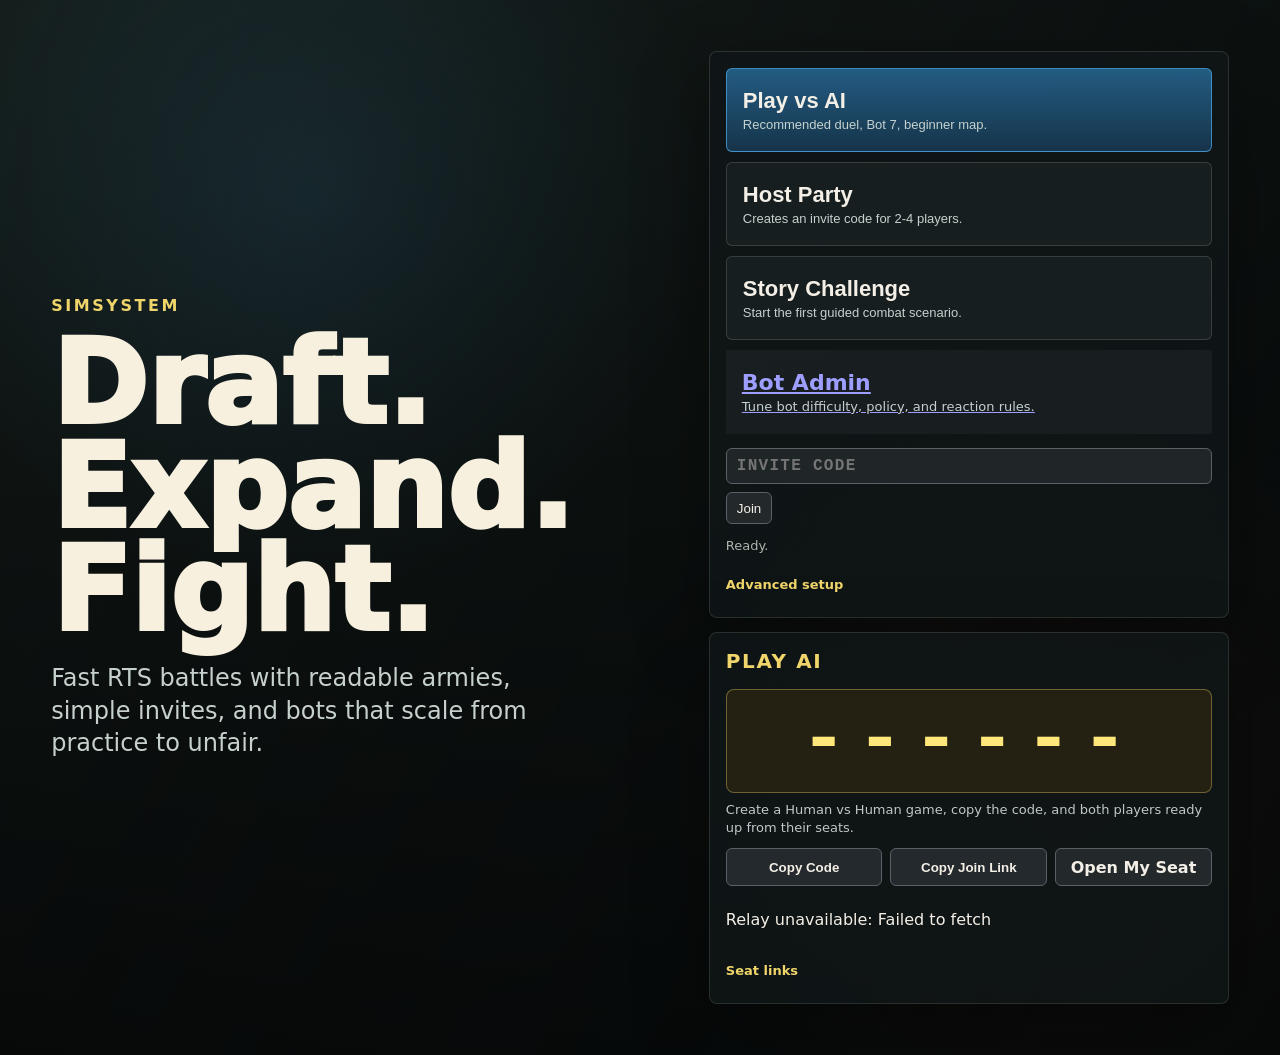
==== lobby.html @ 4fda6ede "Publish simsystem web game" ====
<!doctype html>
<html lang="en">
  <head>
    <meta charset="utf-8">
    <meta name="viewport" content="width=device-width, initial-scale=1">
    <title>Simsystem</title>
    <link rel="stylesheet" href="styles.css?v=splash-1">
  </head>
  <body>
    <main class="lobby-app">
      <section class="lobby-shell">
        <section class="splash-hero">
          <div class="splash-copy">
            <div class="brand">Simsystem</div>
            <h1>Draft. Expand. Fight.</h1>
            <p>Fast RTS battles with readable armies, simple invites, and bots that scale from practice to unfair.</p>
          </div>
          <div class="splash-menu">
            <form id="newGameForm" class="lobby-card start-card">
              <div class="quick-actions" aria-label="Start options">
                <button id="quickAi" class="splash-action primary" type="button">
                  <strong>Play vs AI</strong>
                  <span>Recommended duel, Bot 7, beginner map.</span>
                </button>
                <button id="quickParty" class="splash-action" type="button">
                  <strong>Host Party</strong>
                  <span>Creates an invite code for 2-4 players.</span>
                </button>
                <button id="quickStory" class="splash-action" type="button">
                  <strong>Story Challenge</strong>
                  <span>Start the first guided combat scenario.</span>
                </button>
                <a class="splash-action" href="/admin.html">
                  <strong>Bot Admin</strong>
                  <span>Tune bot difficulty, policy, and reaction rules.</span>
                </a>
              </div>
              <div class="join-strip prominent-join">
                <input id="joinCode" type="text" inputmode="text" autocomplete="off" placeholder="INVITE CODE">
                <button id="quickJoin" type="button">Join</button>
              </div>
              <div id="createStatus" class="lobby-status">Ready.</div>
              <div class="hidden-config">
                <select id="mode">
                  <option value="bot">Human vs Bot</option>
                  <option value="human">Party / LAN</option>
                </select>
                <select id="challenge">
                  <option value="standard" selected>Standard RTS</option>
                  <option value="workers">Story 1: Economy Drill</option>
                  <option value="rush">Story 2: Rush Defense</option>
                  <option value="fortress">Story 3: Break Fortress</option>
                </select>
              </div>
            <details class="advanced-settings">
              <summary>Advanced setup</summary>
              <label id="playerCountField">
                Party Size
                <select id="playerCount">
                  <option value="2" selected>2 players</option>
                  <option value="3">3 players</option>
                  <option value="4">4 players</option>
                </select>
              </label>
              <label>
                Map
                <select id="scenario"></select>
              </label>
              <label>
                Bot Difficulty
                <select id="botDifficulty">
                  <option value="1">Bot 1</option>
                  <option value="2">Bot 2</option>
                  <option value="3">Bot 3</option>
                  <option value="4">Bot 4</option>
                  <option value="5">Bot 5</option>
                  <option value="6">Bot 6</option>
                  <option value="7" selected>Bot 7</option>
                  <option value="8">Bot 8</option>
                  <option value="9">Bot 9</option>
                  <option value="10">Bot 10</option>
                </select>
              </label>
              <div id="mapCards" class="map-cards" aria-label="Map choices"></div>
              <label>
                Tick Rate
                <select id="tickRate">
                  <option value="30" selected>30 fps</option>
                  <option value="45">45 fps</option>
                  <option value="60">60 fps</option>
                </select>
              </label>
              <label>
                Input Delay
                <select id="inputDelay">
                  <option value="4">4 ticks</option>
                  <option value="8" selected>8 ticks</option>
                  <option value="12">12 ticks</option>
                </select>
              </label>
              <label>
                Seed
                <input id="seed" type="number" min="1" value="20260510">
              </label>
            </details>
            <button id="createGame" class="hidden" type="submit">Start</button>
            <button id="randomSeed" class="hidden" type="button">Random Seed</button>
          </form>

          <section class="lobby-card current-match">
            <h1 id="matchHeading">Play AI</h1>
            <div id="inviteCodeBox" class="invite-code-box">------</div>
            <div id="onlineHint" class="online-hint">Create a Human vs Human game, copy the code, and both players ready up from their seats.</div>
            <div class="invite-actions">
              <button id="copyCode" type="button">Copy Code</button>
              <button id="copyJoin" type="button">Copy Join Link</button>
              <a id="openSeat" class="seat-button primary-seat" href="#">Open My Seat</a>
            </div>
            <form id="joinForm" class="join-code-form">
              <button type="submit" class="hidden">Join</button>
            </form>
            <div id="matchSummary" class="match-summary">Loading relay...</div>
            <div id="seatStatus" class="seat-status"></div>
            <details class="seat-details">
              <summary>Seat links</summary>
              <div id="seatLinks" class="seat-links"></div>
              <div class="lobby-actions utility-actions">
                <button id="copyLobby" type="button">Copy Lobby Link</button>
                <button id="copyP2" type="button">Copy P2 Link</button>
                <button id="copyAll" type="button">Copy All Links</button>
              </div>
            </details>
          </section>
          </div>
        </section>
      </section>
    </main>
    <script src="lobby.js?v=api-fallback-1"></script>
  </body>
</html>
---- styles.css ----
:root {
  color-scheme: dark;
  font-family: Inter, ui-sans-serif, system-ui, -apple-system, BlinkMacSystemFont, "Segoe UI", sans-serif;
  background: #111314;
  color: #f3efe6;
}

.rogue-app {
  min-height: 100vh;
  overflow: auto;
  padding: clamp(16px, 3vw, 34px);
  background:
    linear-gradient(90deg, rgba(240, 214, 106, 0.035) 1px, transparent 1px),
    linear-gradient(0deg, rgba(240, 214, 106, 0.028) 1px, transparent 1px),
    linear-gradient(180deg, #18201d, #090b0b 68%);
  background-size: 56px 56px, 56px 56px, auto;
}

.rogue-shell {
  width: min(1180px, 100%);
  min-height: calc(100vh - clamp(32px, 6vw, 68px));
  margin: 0 auto;
  display: grid;
  grid-template-rows: auto minmax(420px, 1fr) auto auto;
  gap: 14px;
}

.rogue-header {
  min-height: 48px;
  display: flex;
  align-items: center;
  justify-content: space-between;
  gap: 16px;
}

.rogue-header h1 {
  margin: 1px 0 0;
  color: #f7f0de;
  font-size: clamp(28px, 4.4vw, 56px);
  line-height: 1;
}

.story-header .brand {
  color: #f0d66a;
  font-weight: 900;
  letter-spacing: 0.08em;
  text-transform: uppercase;
}

.story-stage {
  position: relative;
  min-height: 480px;
  display: grid;
  grid-template-columns: minmax(360px, 1fr) minmax(380px, 500px);
  gap: clamp(20px, 4vw, 54px);
  align-items: center;
  padding: clamp(18px, 4vw, 46px);
  border: 1px solid rgba(218, 226, 211, 0.12);
  border-radius: 8px;
  background:
    linear-gradient(115deg, rgba(8, 11, 12, 0.25), rgba(8, 11, 12, 0.82)),
    linear-gradient(180deg, rgba(36, 47, 45, 0.76), rgba(13, 17, 18, 0.92));
  box-shadow: 0 30px 92px rgba(0, 0, 0, 0.42);
}

.story-map-art {
  position: relative;
  min-height: 390px;
  border: 1px solid rgba(218, 226, 211, 0.08);
  border-radius: 8px;
  overflow: hidden;
  background:
    linear-gradient(135deg, rgba(240, 214, 106, 0.07) 0 1px, transparent 1px 36px),
    linear-gradient(45deg, rgba(113, 196, 240, 0.06) 0 1px, transparent 1px 36px),
    linear-gradient(180deg, rgba(27, 38, 39, 0.82), rgba(10, 13, 14, 0.88));
}

.story-lane {
  position: absolute;
  left: 11%;
  right: 10%;
  top: 50%;
  height: 24px;
  transform: skewY(-18deg) rotate(-9deg);
  border: 1px solid rgba(240, 214, 106, 0.30);
  background: rgba(240, 214, 106, 0.10);
  box-shadow: 0 0 42px rgba(240, 214, 106, 0.08);
}

.story-base,
.story-unit {
  position: absolute;
  transform: rotate(45deg) skew(-10deg, -10deg);
  box-shadow: 0 18px 32px rgba(0, 0, 0, 0.42);
}

.story-base {
  width: 78px;
  height: 78px;
  bottom: 17%;
  border: 2px solid rgba(247, 240, 222, 0.18);
  border-radius: 7px;
}

.story-base.red {
  left: 15%;
  background: linear-gradient(180deg, #df5b56, #6d2424);
}

.story-base.blue {
  right: 13%;
  top: 18%;
  background: linear-gradient(180deg, #4ea7e8, #1b4468);
}

.story-unit {
  width: 30px;
  height: 30px;
  border-radius: 6px;
  border: 2px solid rgba(247, 240, 222, 0.16);
  background: #e6c653;
}

.story-unit.wing-a {
  left: 34%;
  top: 44%;
}

.story-unit.wing-b {
  left: 42%;
  top: 55%;
  background: #d85b55;
}

.story-unit.wing-c {
  right: 30%;
  top: 34%;
  background: #58a6d8;
}

.story-brief {
  display: grid;
  align-content: center;
  gap: 18px;
  min-height: 390px;
}

.mission-kicker {
  width: fit-content;
  padding: 5px 8px;
  border: 1px solid rgba(240, 214, 106, 0.34);
  border-radius: 5px;
  color: #f0d66a;
  background: rgba(0, 0, 0, 0.18);
  font-size: 12px;
  font-weight: 900;
  text-transform: uppercase;
}

.story-brief h2 {
  margin: 0;
  color: #f7f0de;
  font-size: clamp(46px, 6.2vw, 82px);
  line-height: 0.92;
  letter-spacing: 0;
}

.story-brief p {
  max-width: 560px;
  margin: 0;
  color: #d1d8d1;
  font-size: clamp(18px, 2.1vw, 23px);
  line-height: 1.38;
}

.mission-intel,
.run-statline,
.reward-strip,
.story-log,
.story-footer,
.draft-heading {
  display: flex;
  flex-wrap: wrap;
  gap: 8px;
}

.mission-intel span,
.run-statline span,
.reward-strip span,
.story-log span {
  min-height: 30px;
  display: inline-grid;
  place-items: center;
  padding: 0 9px;
  border: 1px solid rgba(218, 226, 211, 0.13);
  border-radius: 6px;
  color: #dce4dc;
  background: rgba(12, 16, 18, 0.62);
  font-size: 12px;
  font-weight: 850;
}

.story-actions {
  display: grid;
  grid-template-columns: minmax(190px, 1fr) minmax(170px, 0.72fr);
  gap: 8px;
  max-width: 560px;
}

.choice-card {
  min-height: 74px;
  display: grid;
  align-content: center;
  justify-items: start;
  gap: 5px;
  border: 1px solid rgba(218, 226, 211, 0.14);
  border-radius: 8px;
  padding: 12px 14px;
  background: rgba(25, 32, 34, 0.88);
  color: #f3efe6;
  text-align: left;
}

.choice-card.primary {
  border-color: rgba(73, 165, 214, 0.78);
  background: linear-gradient(180deg, rgba(42, 112, 154, 0.90), rgba(21, 54, 78, 0.92));
}

.choice-card strong {
  color: #f7f0de;
  font-size: 19px;
}

.choice-card span {
  color: #c8d0c8;
  font-size: 13px;
}

.choice-card em {
  color: #f0d66a;
  font-size: 12px;
  font-style: normal;
  font-weight: 900;
}

.story-footer {
  align-items: stretch;
}

.route-line,
.run-summary,
.draft-sheet {
  border: 1px solid rgba(218, 226, 211, 0.12);
  border-radius: 8px;
  background: rgba(13, 17, 18, 0.78);
  box-shadow: 0 18px 48px rgba(0, 0, 0, 0.28);
}

.route-line {
  flex: 1 1 520px;
  min-height: 88px;
  display: grid;
  grid-template-columns: repeat(15, minmax(0, 1fr));
  gap: 5px;
  align-items: center;
  padding: 12px;
}

.route-node {
  width: 100%;
  min-width: 0;
  height: 44px;
  display: grid;
  place-items: center;
  padding: 0;
  border: 1px solid rgba(218, 226, 211, 0.12);
  border-color: rgba(218, 226, 211, 0.12);
  border-radius: 6px;
  background: rgba(32, 38, 40, 0.78);
  color: #aeb5ad;
  font-size: 12px;
  font-weight: 950;
  text-align: center;
}

.route-node.done {
  color: #102014;
  background: #78ce7e;
}

.route-node.current {
  color: #14120d;
  background: #f0d66a;
}

.route-node.boss {
  border-color: rgba(223, 91, 86, 0.52);
  color: #f3b5ae;
}

.run-summary {
  flex: 0 1 420px;
  display: grid;
  align-content: center;
  gap: 8px;
  padding: 12px;
}

.draft-sheet {
  position: fixed;
  left: 50%;
  bottom: 22px;
  z-index: 8;
  width: min(860px, calc(100vw - 32px));
  transform: translateX(-50%);
  display: grid;
  gap: 10px;
  padding: 12px;
}

.draft-heading {
  align-items: center;
  justify-content: space-between;
}

.draft-heading strong {
  color: #f0d66a;
  font-size: 15px;
}

.draft-grid {
  display: grid;
  grid-template-columns: repeat(3, minmax(0, 1fr));
  gap: 8px;
}

.draft-card {
  min-height: 128px;
  display: grid;
  align-content: start;
  justify-items: start;
  gap: 7px;
  padding: 13px;
  border: 1px solid rgba(218, 226, 211, 0.14);
  border-radius: 8px;
  color: #f3efe6;
  background: rgba(25, 32, 34, 0.94);
  text-align: left;
}

.draft-card strong {
  font-size: 17px;
}

.draft-card span {
  color: #c8d0c8;
  font-size: 13px;
  line-height: 1.35;
  white-space: normal;
}

.draft-card em {
  color: #f0d66a;
  font-size: 12px;
  font-style: normal;
  font-weight: 900;
}

@media (max-width: 900px) {
  .rogue-shell {
    grid-template-rows: auto auto auto auto;
  }

  .story-stage,
  .story-actions,
  .draft-grid {
    grid-template-columns: 1fr;
  }

  .story-stage {
    padding: 14px;
  }

  .story-map-art {
    min-height: 220px;
  }

  .story-brief {
    min-height: auto;
  }

  .route-line {
    grid-template-columns: repeat(5, minmax(0, 1fr));
  }

  .run-summary {
    flex-basis: 100%;
  }
}

* {
  box-sizing: border-box;
}

body {
  margin: 0;
  overflow: hidden;
  background: #0f1213;
}

.home-app {
  min-height: 100vh;
  overflow: auto;
  padding: clamp(16px, 3vw, 42px);
  color: #f3efe6;
  background:
    linear-gradient(180deg, rgba(20, 28, 26, 0.96), rgba(7, 9, 10, 1)),
    #0f1213;
}

.home-shell {
  width: min(1160px, 100%);
  min-height: calc(100vh - clamp(32px, 6vw, 84px));
  margin: 0 auto;
  display: grid;
  align-content: center;
  gap: 22px;
}

.home-header {
  display: flex;
  align-items: end;
  justify-content: space-between;
  gap: 18px;
}

.home-header h1 {
  margin: 4px 0 0;
  color: #f7f0de;
  font-size: clamp(48px, 8vw, 96px);
  line-height: 0.92;
  letter-spacing: 0;
}

.home-brand {
  color: #f0d66a;
  font-weight: 900;
  text-transform: uppercase;
}

.home-utility,
.home-shortcuts {
  display: flex;
  flex-wrap: wrap;
  gap: 8px;
  justify-content: flex-end;
}

.home-utility a,
.home-shortcuts a,
.join-code-home button {
  min-height: 34px;
  display: inline-grid;
  place-items: center;
  padding: 0 12px;
  border: 1px solid rgba(218, 226, 211, 0.18);
  border-radius: 6px;
  color: #f3efe6;
  background: rgba(30, 36, 38, 0.82);
  text-decoration: none;
}

.home-modes {
  display: grid;
  grid-template-columns: repeat(4, minmax(0, 1fr));
  gap: 12px;
}

.home-card {
  min-height: 174px;
  display: grid;
  align-content: end;
  gap: 8px;
  padding: 18px;
  border: 1px solid rgba(218, 226, 211, 0.14);
  border-radius: 8px;
  color: #f3efe6;
  background:
    linear-gradient(180deg, rgba(34, 43, 43, 0.82), rgba(16, 20, 22, 0.94));
  text-decoration: none;
  box-shadow: 0 18px 48px rgba(0, 0, 0, 0.28);
}

.home-card.primary {
  border-color: rgba(76, 166, 228, 0.76);
  background:
    linear-gradient(180deg, rgba(38, 104, 148, 0.86), rgba(18, 44, 64, 0.96));
}

.home-card.boss {
  border-color: rgba(240, 91, 79, 0.76);
  background:
    linear-gradient(180deg, rgba(120, 43, 40, 0.92), rgba(36, 23, 22, 0.96));
}

.home-card strong {
  font-size: clamp(22px, 2.8vw, 34px);
  line-height: 1;
}

.home-card em {
  min-height: 38px;
  color: #c6d0cc;
  font-size: 14px;
  font-style: normal;
  line-height: 1.35;
}

.mode-label {
  width: fit-content;
  padding: 4px 7px;
  border: 1px solid rgba(240, 214, 106, 0.34);
  border-radius: 5px;
  color: #f0d66a;
  background: rgba(0, 0, 0, 0.18);
  font-size: 12px;
  font-weight: 900;
  text-transform: uppercase;
}

.home-join {
  display: grid;
  grid-template-columns: minmax(300px, 420px) 1fr;
  gap: 12px;
  align-items: center;
  padding-top: 2px;
}

.join-code-home {
  min-height: 58px;
  display: grid;
  grid-template-columns: auto minmax(110px, 1fr) auto;
  gap: 8px;
  align-items: center;
  padding: 10px;
  border: 1px solid rgba(218, 226, 211, 0.14);
  border-radius: 8px;
  background: rgba(12, 16, 18, 0.78);
}

.join-code-home label {
  color: #c6d0cc;
  font-size: 13px;
  font-weight: 850;
  white-space: nowrap;
}

.join-code-home input {
  width: 100%;
  height: 34px;
  border: 1px solid rgba(218, 226, 211, 0.18);
  border-radius: 6px;
  padding: 0 10px;
  color: #f7f0de;
  background: rgba(5, 8, 9, 0.86);
  font-weight: 900;
  text-transform: uppercase;
}

.join-code-home button {
  font: inherit;
  font-weight: 850;
  cursor: pointer;
}

.lobby-app {
  min-height: 100vh;
  overflow: auto;
  padding: clamp(18px, 4vw, 56px);
  background:
    linear-gradient(115deg, rgba(6, 9, 9, 0.18), rgba(6, 9, 9, 0.82)),
    radial-gradient(circle at 24% 18%, rgba(72, 154, 205, 0.20), transparent 31%),
    radial-gradient(circle at 84% 76%, rgba(213, 72, 66, 0.16), transparent 30%),
    linear-gradient(180deg, #17201d, #080a0a);
}

.admin-app {
  min-height: 100vh;
  overflow: auto;
  padding: clamp(18px, 4vw, 48px);
  background:
    radial-gradient(circle at 18% 18%, rgba(68, 155, 210, 0.18), transparent 32%),
    radial-gradient(circle at 84% 70%, rgba(224, 82, 72, 0.13), transparent 34%),
    linear-gradient(180deg, #151d1a, #080a09);
}

.admin-shell {
  width: min(1320px, 100%);
  margin: 0 auto;
  display: grid;
  gap: 18px;
}

.admin-header,
.header-actions {
  display: flex;
  align-items: center;
  justify-content: space-between;
  gap: 14px;
}

.admin-header h1 {
  margin: 0;
  color: #f7f0de;
  font-size: clamp(44px, 6vw, 86px);
  line-height: 0.95;
  letter-spacing: 0;
}

.admin-grid {
  display: grid;
  grid-template-columns: minmax(340px, 420px) 1fr;
  gap: 16px;
}

.admin-card {
  display: grid;
  align-content: start;
  gap: 14px;
  padding: 18px;
  border: 1px solid rgba(218, 226, 211, 0.14);
  border-radius: 8px;
  background: rgba(17, 22, 24, 0.84);
  box-shadow: 0 24px 72px rgba(0, 0, 0, 0.34);
}

.admin-card h2 {
  margin: 0;
  color: #f0d66a;
  font-size: 20px;
}

.admin-controls label,
.admin-rule-row {
  display: grid;
  gap: 6px;
  color: #c6d0cc;
  font-size: 13px;
  font-weight: 850;
}

.admin-controls select,
.admin-controls input,
.admin-rule-row select,
.admin-rule-row input {
  width: 100%;
}

.admin-controls output {
  color: #f0d66a;
  font-size: 18px;
  font-weight: 950;
}

.admin-actions {
  display: grid;
  grid-template-columns: repeat(3, minmax(0, 1fr));
  gap: 8px;
}

.rules-list {
  display: grid;
  gap: 10px;
}

.admin-rule-row {
  grid-template-columns: 1fr 1fr minmax(120px, 0.5fr) auto;
  align-items: end;
  padding: 10px;
  border: 1px solid rgba(218, 226, 211, 0.10);
  border-radius: 8px;
  background: rgba(8, 12, 13, 0.46);
}

.counter-preferences {
  display: grid;
  grid-template-columns: repeat(2, minmax(0, 1fr));
  gap: 8px;
  margin: 0;
  padding: 10px;
  border: 1px solid rgba(218, 226, 211, 0.10);
  border-radius: 8px;
  background: rgba(8, 12, 13, 0.34);
}

.counter-preferences legend {
  padding: 0 5px;
  color: #f0d66a;
  font-size: 12px;
  font-weight: 900;
}

.counter-preferences label {
  grid-template-columns: auto 1fr;
  align-items: center;
  gap: 7px;
}

.counter-preferences input {
  width: 16px;
  height: 16px;
  accent-color: #f0d66a;
}

.admin-summary {
  grid-column: 2;
}

.admin-summary code {
  display: block;
  max-width: 100%;
  overflow-wrap: anywhere;
  padding: 10px;
  border-radius: 7px;
  color: #bde8ff;
  background: rgba(4, 7, 8, 0.74);
}

.lobby-shell {
  min-height: calc(100vh - clamp(36px, 8vw, 112px));
  width: min(1280px, 100%);
  margin: 0 auto;
  display: grid;
  align-items: center;
}

.lobby-header {
  display: none;
  align-items: center;
  justify-content: space-between;
  gap: 18px;
  margin-bottom: 22px;
}

.splash-hero {
  min-height: min(760px, calc(100vh - 72px));
  display: grid;
  grid-template-columns: minmax(320px, 1fr) minmax(420px, 520px);
  gap: clamp(24px, 5vw, 72px);
  align-items: center;
}

.splash-copy {
  display: grid;
  align-content: center;
  gap: 18px;
  min-height: 420px;
}

.splash-copy .brand {
  color: #f0d66a;
  font-size: 16px;
  font-weight: 900;
  letter-spacing: 0.16em;
  text-transform: uppercase;
}

.splash-copy h1 {
  max-width: 720px;
  margin: 0;
  color: #f7f0de;
  font-size: clamp(58px, 9vw, 118px);
  font-weight: 950;
  line-height: 0.9;
  letter-spacing: 0;
}

.splash-copy p {
  max-width: 520px;
  margin: 0;
  color: #c6d0cc;
  font-size: clamp(18px, 2vw, 24px);
  line-height: 1.35;
}

.splash-menu {
  display: grid;
  gap: 14px;
}

.lobby-header .brand {
  font-size: 24px;
}

.lobby-header p {
  margin: 5px 0 0;
  color: #aeb5ad;
}

.lobby-grid {
  display: contents;
}

.lobby-card {
  display: grid;
  gap: 13px;
  padding: 18px;
  border: 1px solid rgba(218, 226, 211, 0.14);
  border-radius: 8px;
  background: rgba(17, 22, 24, 0.82);
  box-shadow: 0 24px 72px rgba(0, 0, 0, 0.34);
}

.start-card {
  order: 1;
  gap: 14px;
  padding: 16px;
}

.current-match {
  order: 2;
  gap: 12px;
  padding: 16px;
}

.current-match h1 {
  font-size: 16px;
  color: #f0d66a;
  text-transform: uppercase;
  letter-spacing: 0.08em;
}

.quick-actions {
  display: grid;
  gap: 10px;
}

.splash-action {
  width: 100%;
  min-height: 84px;
  display: grid;
  align-content: center;
  justify-items: start;
  gap: 4px;
  padding: 14px 16px;
  border-color: rgba(218, 226, 211, 0.16);
  background: rgba(26, 32, 34, 0.88);
  text-align: left;
}

.splash-action.primary {
  border-color: rgba(76, 166, 228, 0.74);
  background: linear-gradient(180deg, rgba(38, 104, 148, 0.86), rgba(24, 57, 82, 0.88));
}

.splash-action strong {
  font-size: 22px;
  line-height: 1.1;
}

.splash-action span {
  color: #c5d1cf;
  font-size: 13px;
}

.prominent-join {
  display: grid;
  grid-template-columns: minmax(0, 1fr) 96px;
  gap: 8px;
}

.prominent-join input {
  width: 100%;
  height: 42px;
  border: 1px solid #596068;
  border-radius: 6px;
  padding: 0 12px;
  background: rgba(8, 11, 12, 0.72);
  color: #f3efe6;
  font-family: ui-monospace, "SFMono-Regular", Menlo, Consolas, monospace;
  font-size: 16px;
  font-weight: 900;
  letter-spacing: 0.08em;
  text-transform: uppercase;
}

.hidden-config {
  display: none;
}

.lobby-card h1 {
  margin: 0 0 4px;
  font-size: 20px;
}

.lobby-card label {
  display: grid;
  gap: 6px;
  color: #c8d0c8;
  font-size: 13px;
}

.advanced-settings,
.seat-details {
  display: grid;
  gap: 11px;
}

.advanced-settings:not([open]) > :not(summary),
.seat-details:not([open]) > :not(summary) {
  display: none;
}

.advanced-settings summary,
.seat-details summary {
  min-height: 34px;
  display: flex;
  align-items: center;
  cursor: pointer;
  color: #f0d66a;
  font-size: 13px;
  font-weight: 800;
}

.advanced-settings[open],
.seat-details[open] {
  border-top: 1px solid rgba(218, 226, 211, 0.12);
  padding-top: 6px;
}

.lobby-card input,
.lobby-card select {
  width: 100%;
  height: 36px;
  border: 1px solid #596068;
  border-radius: 6px;
  padding: 0 10px;
  background: rgba(35, 40, 43, 0.86);
  color: #f3efe6;
}

.lobby-actions {
  display: flex;
  flex-wrap: wrap;
  gap: 8px;
}

.utility-actions {
  padding-top: 2px;
}

.utility-actions button {
  min-height: 32px;
  border: 1px solid #596068;
  border-radius: 6px;
  background: rgba(43, 48, 52, 0.72);
  color: #f3efe6;
  padding: 6px 10px;
  cursor: pointer;
}

.lobby-status,
.lobby-note,
.match-meta,
.match-capture {
  color: #aeb5ad;
  font-size: 13px;
}

.map-cards {
  display: grid;
  grid-template-columns: repeat(2, minmax(0, 1fr));
  gap: 8px;
}

.map-card {
  min-height: 82px;
  display: grid;
  align-content: start;
  gap: 4px;
  padding: 10px;
  border: 1px solid rgba(218, 226, 211, 0.12);
  border-radius: 7px;
  background: rgba(24, 30, 32, 0.82);
  color: #f3efe6;
  text-align: left;
  cursor: pointer;
}

.map-card strong {
  font-size: 13px;
}

.map-card span {
  color: #aeb5ad;
  font-size: 12px;
  line-height: 1.2;
}

.map-card em {
  color: #f0d66a;
  font-size: 10px;
  font-style: normal;
  font-weight: 900;
  letter-spacing: 0.06em;
  text-transform: uppercase;
}

.map-card.selected {
  border-color: rgba(240, 214, 106, 0.68);
  background: rgba(54, 48, 20, 0.76);
  box-shadow: 0 0 0 1px rgba(240, 214, 106, 0.16) inset;
}

.invite-code-box {
  display: grid;
  place-items: center;
  min-height: 104px;
  border: 1px solid rgba(240, 214, 106, 0.36);
  border-radius: 8px;
  background: rgba(43, 38, 18, 0.78);
  color: #ffe77c;
  font-family: ui-monospace, "SFMono-Regular", Menlo, Consolas, monospace;
  font-size: clamp(42px, 8vw, 78px);
  font-weight: 900;
  letter-spacing: 0.12em;
  text-align: center;
  cursor: pointer;
  user-select: all;
}

.online-hint {
  margin-top: -4px;
  color: #bfc8c9;
  font-size: 13px;
  line-height: 1.35;
}

.invite-actions {
  display: grid;
  grid-template-columns: repeat(3, minmax(0, 1fr));
  gap: 8px;
}

.invite-actions button,
.join-code-form button {
  min-height: 38px;
  border: 1px solid #596068;
  border-radius: 6px;
  background: rgba(43, 48, 52, 0.78);
  color: #f3efe6;
  cursor: pointer;
  font-weight: 800;
}

.primary-seat {
  display: grid;
  place-items: center;
  min-height: 38px;
  border-color: rgba(73, 165, 214, 0.78);
  background: rgba(34, 92, 128, 0.78);
  font-weight: 900;
  text-align: center;
}

.join-code-form label span {
  display: grid;
  grid-template-columns: minmax(0, 1fr) 96px;
  gap: 8px;
}

.join-code-form input {
  font-family: ui-monospace, "SFMono-Regular", Menlo, Consolas, monospace;
  font-size: 18px;
  font-weight: 900;
  letter-spacing: 0.08em;
  text-transform: uppercase;
}

.match-summary {
  display: grid;
  gap: 8px;
}

.seat-status {
  display: grid;
  grid-template-columns: repeat(auto-fit, minmax(140px, 1fr));
  gap: 8px;
}

.seat-state {
  display: grid;
  grid-template-columns: auto 1fr;
  gap: 2px 8px;
  align-items: center;
  padding: 9px 10px;
  border: 1px solid rgba(218, 226, 211, 0.12);
  border-radius: 7px;
  background: rgba(20, 25, 27, 0.72);
}

.seat-state strong {
  grid-row: span 2;
  color: #f3efe6;
}

.seat-state span {
  color: #dce7e5;
  font-size: 13px;
  font-weight: 800;
}

.seat-state em {
  color: #aeb5ad;
  font-size: 12px;
  font-style: normal;
}

.seat-state.ready {
  border-color: rgba(107, 211, 124, 0.55);
  background: rgba(28, 66, 41, 0.58);
}

.seat-state.connected {
  border-color: rgba(112, 175, 238, 0.50);
  background: rgba(24, 52, 78, 0.56);
}

.match-title {
  color: #f0d66a;
  font-weight: 800;
  font-size: 18px;
}

.match-players {
  display: flex;
  flex-wrap: wrap;
  gap: 8px;
}

.match-players span {
  border: 1px solid rgba(218, 226, 211, 0.14);
  border-radius: 6px;
  padding: 7px 9px;
  background: rgba(38, 44, 47, 0.66);
}

.join-strip {
  display: flex;
  flex-wrap: wrap;
  align-items: center;
  gap: 8px;
}

.p2-join {
  border-color: rgba(73, 165, 214, 0.75);
  background: rgba(34, 92, 128, 0.76);
}

.bot-note {
  color: #aeb5ad;
  font-size: 13px;
}

.seat-links {
  display: grid;
  gap: 10px;
}

.seat-card {
  display: grid;
  grid-template-columns: 44px minmax(90px, 1fr) auto auto auto;
  align-items: center;
  gap: 8px;
  padding: 10px;
  border: 1px solid rgba(218, 226, 211, 0.12);
  border-radius: 8px;
  background: rgba(24, 30, 32, 0.9);
}

.seat-card code {
  grid-column: 1 / -1;
  overflow: hidden;
  text-overflow: ellipsis;
  color: #93b8dc;
  font-size: 12px;
  white-space: nowrap;
}

.seat-button {
  border: 1px solid #596068;
  background: rgba(43, 48, 52, 0.72);
  color: #f3efe6;
  border-radius: 6px;
  min-height: 32px;
  padding: 6px 10px;
  text-decoration: none;
}

.admin-body {
  overflow: auto;
  background: #0f1213;
}

.admin-app {
  min-height: 100vh;
  padding: 22px;
  background:
    linear-gradient(180deg, rgba(18, 28, 26, 0.92), rgba(8, 10, 10, 0.98)),
    #0f1213;
}

.admin-shell {
  width: min(1360px, 100%);
  margin: 0 auto;
  display: grid;
  gap: 16px;
}

.admin-header {
  min-height: 58px;
  display: flex;
  align-items: center;
  justify-content: space-between;
  gap: 14px;
}

.admin-header h1 {
  margin: 4px 0 0;
  color: #f7f0de;
  font-size: clamp(26px, 4vw, 44px);
  line-height: 1;
}

.admin-nav,
.admin-actions {
  display: flex;
  flex-wrap: wrap;
  gap: 8px;
}

.admin-layout {
  display: grid;
  grid-template-columns: minmax(0, 1fr) minmax(320px, 420px);
  gap: 16px;
  align-items: start;
}

.admin-form,
.admin-preview {
  display: grid;
  gap: 12px;
}

.admin-section {
  display: grid;
  gap: 14px;
  padding: 15px;
  border: 1px solid rgba(218, 226, 211, 0.13);
  border-radius: 8px;
  background: rgba(17, 22, 24, 0.84);
  box-shadow: 0 18px 44px rgba(0, 0, 0, 0.28);
}

.admin-section-title {
  display: flex;
  align-items: baseline;
  justify-content: space-between;
  gap: 12px;
  border-bottom: 1px solid rgba(218, 226, 211, 0.10);
  padding-bottom: 10px;
}

.admin-section-title h2 {
  margin: 0;
  color: #f0d66a;
  font-size: 16px;
  letter-spacing: 0.02em;
}

.admin-section-title span,
.integration-gap p {
  margin: 0;
  color: #aeb5ad;
  font-size: 13px;
  line-height: 1.35;
}

.admin-grid {
  display: grid;
  gap: 12px;
}

.admin-grid.two {
  grid-template-columns: repeat(2, minmax(0, 1fr));
}

.admin-form label,
.admin-control {
  display: grid;
  gap: 7px;
  color: #c8d0c8;
  font-size: 13px;
  font-weight: 800;
}

.admin-form input,
.admin-form select {
  width: 100%;
  height: 38px;
  border: 1px solid #596068;
  border-radius: 6px;
  padding: 0 10px;
  background: rgba(35, 40, 43, 0.88);
  color: #f3efe6;
}

.admin-control label {
  display: flex;
  justify-content: space-between;
  gap: 10px;
}

.admin-control output {
  color: #f0d66a;
  font-variant-numeric: tabular-nums;
}

.admin-control input[type="range"] {
  padding: 0;
  accent-color: #f0d66a;
}

.counter-grid {
  display: grid;
  grid-template-columns: repeat(3, minmax(0, 1fr));
  gap: 8px;
}

.counter-grid label {
  min-height: 40px;
  display: flex;
  align-items: center;
  gap: 8px;
  padding: 8px 10px;
  border: 1px solid rgba(218, 226, 211, 0.12);
  border-radius: 7px;
  background: rgba(24, 30, 32, 0.78);
}

.counter-grid input {
  width: 16px;
  height: 16px;
  accent-color: #f0d66a;
}

.rules-list {
  display: grid;
  gap: 8px;
}

.rule-row,
.empty-rules {
  display: grid;
  grid-template-columns: minmax(0, 1fr) auto auto;
  gap: 8px;
  align-items: center;
  min-height: 42px;
  padding: 8px 10px;
  border: 1px solid rgba(218, 226, 211, 0.12);
  border-radius: 7px;
  background: rgba(24, 30, 32, 0.78);
  color: #dce7e5;
  font-size: 13px;
}

.empty-rules {
  grid-template-columns: 1fr;
  color: #aeb5ad;
}

.rule-row strong {
  color: #f0d66a;
  font-size: 12px;
}

.rule-row button {
  height: 28px;
  font-size: 12px;
}

.rule-editor {
  display: grid;
  grid-template-columns: minmax(160px, 1.2fr) 82px minmax(160px, 1fr) auto;
  gap: 8px;
}

.rule-editor button {
  height: 38px;
}

.admin-preview {
  position: sticky;
  top: 16px;
}

#configPreview {
  max-height: 460px;
  margin: 0;
  overflow: auto;
  padding: 12px;
  border: 1px solid rgba(218, 226, 211, 0.11);
  border-radius: 7px;
  background: rgba(7, 10, 11, 0.72);
  color: #d9e6df;
  font-size: 12px;
  line-height: 1.45;
}

.bot-admin-summary {
  display: grid;
  gap: 8px;
  margin: 10px 0;
  padding: 10px;
  border: 1px solid rgba(240, 214, 106, 0.22);
  border-radius: 7px;
  background: rgba(42, 38, 18, 0.42);
}

.bot-admin-summary strong {
  color: #f0d66a;
}

.bot-admin-summary dl {
  display: grid;
  grid-template-columns: repeat(3, minmax(0, 1fr));
  gap: 6px;
  margin: 0;
}

.bot-admin-summary dl div {
  padding: 6px;
  border-radius: 6px;
  background: rgba(10, 14, 15, 0.38);
}

.bot-admin-summary dt {
  color: #aeb5ad;
  font-size: 10px;
  text-transform: uppercase;
}

.bot-admin-summary dd {
  margin: 2px 0 0;
  color: #f3efe6;
  font-weight: 900;
}

.admin-policy-tags {
  display: flex;
  flex-wrap: wrap;
  gap: 5px;
}

.admin-policy-tags span {
  padding: 4px 6px;
  border: 1px solid rgba(218, 226, 211, 0.12);
  border-radius: 5px;
  color: #dce7e5;
  background: rgba(24, 30, 32, 0.72);
  font-size: 11px;
}

.bot-admin-summary ul {
  margin: 0;
  padding-left: 18px;
  color: #c8d0c8;
  font-size: 12px;
}

@media (max-width: 760px) {
  .home-app {
    padding: 14px;
  }

  .home-shell {
    align-content: start;
    min-height: calc(100vh - 28px);
    padding: 12px 0;
  }

  .home-header {
    align-items: stretch;
    flex-direction: column;
  }

  .home-utility,
  .home-shortcuts {
    justify-content: flex-start;
  }

  .home-modes,
  .home-join,
  .join-code-home {
    grid-template-columns: 1fr;
  }

  .home-card {
    min-height: 130px;
  }

  .lobby-app {
    padding: 16px;
  }

  .splash-hero {
    display: grid;
    grid-template-columns: 1fr;
    gap: 18px;
  }

  .splash-copy {
    min-height: 220px;
  }

  .splash-copy h1 {
    font-size: clamp(48px, 16vw, 76px);
  }

  .seat-card {
    grid-template-columns: 38px minmax(0, 1fr);
  }

  .invite-actions {
    grid-template-columns: 1fr;
  }

  .admin-app {
    padding: 14px;
  }

  .admin-header,
  .admin-section-title {
    align-items: stretch;
    flex-direction: column;
  }

  .admin-layout,
  .admin-grid.two,
  .counter-grid,
  .rule-editor {
    grid-template-columns: 1fr;
  }

  .admin-preview {
    position: static;
  }
}

.app {
  min-height: 100vh;
  position: relative;
  display: block;
}

.toolbar {
  position: fixed;
  left: 50%;
  right: auto;
  top: auto;
  bottom: 14px;
  z-index: 4;
  width: min(960px, calc(100vw - 32px));
  min-height: 54px;
  display: grid;
  grid-template-columns: auto auto auto auto minmax(180px, 1fr) auto auto;
  align-items: center;
  gap: 8px;
  padding: 8px 10px;
  transform: translateX(-50%);
  border: 1px solid rgba(218, 226, 211, 0.18);
  border-radius: 8px;
  background:
    linear-gradient(180deg, rgba(28, 34, 37, 0.88), rgba(10, 13, 15, 0.86)),
    rgba(12, 15, 17, 0.82);
  box-shadow: 0 18px 42px rgba(0, 0, 0, 0.36);
  backdrop-filter: blur(12px);
  opacity: 0.96;
}

.brand {
  font-weight: 700;
  font-size: 14px;
  white-space: nowrap;
  color: #f1eee6;
}

button,
.file,
.live-link,
.speed select,
.scenario-select,
.speed-select {
  border: 1px solid #596068;
  background: rgba(43, 48, 52, 0.72);
  color: #f3efe6;
  border-radius: 6px;
  height: 32px;
  padding: 0 10px;
  display: inline-grid;
  place-items: center;
  cursor: pointer;
  white-space: nowrap;
  text-decoration: none;
}

.hidden {
  display: none !important;
}

button.ready {
  border-color: rgba(107, 211, 124, 0.8);
  background: rgba(44, 94, 58, 0.76);
}

.scenario-select {
  min-width: 0;
  width: min(210px, 24vw);
}

.speed-select {
  width: 78px;
}

.quality-select {
  width: 104px;
}

.supply-banner {
  display: grid;
  place-items: center;
  margin: 0 0 8px;
  padding: 8px;
  border: 1px solid rgba(240, 214, 106, 0.4);
  border-radius: 6px;
  background: rgba(42, 38, 18, 0.7);
  color: #f0d66a;
  font-size: 18px;
  font-weight: 900;
  letter-spacing: 0.04em;
}

.toolbar-spacer {
  flex: 1 1 24px;
}

.production-bar {
  display: flex;
  align-items: center;
  gap: 6px;
  flex-wrap: wrap;
}

.produce-button {
  grid-template-columns: auto auto minmax(54px, auto) auto auto;
  gap: 6px;
  padding: 3px 8px 3px 6px;
  min-width: max-content;
}

.unit-chip {
  display: inline-grid;
  place-items: center;
  width: 34px;
  height: 34px;
  border-radius: 6px;
  background: rgba(5, 7, 8, 0.28);
}

.unit-icon {
  display: block;
  overflow: visible;
  filter: drop-shadow(0 2px 1px rgba(0, 0, 0, 0.58));
}

.unit-icon text {
  font-family: Inter, ui-sans-serif, system-ui, sans-serif;
  paint-order: stroke;
  stroke: rgba(255, 255, 255, 0.20);
  stroke-width: 0.6px;
}

.unit-name {
  font-size: 12px;
  font-weight: 800;
}

.produce-button .cost {
  color: #f5dd80;
  font-size: 11px;
  font-weight: 800;
}

.produce-button .build-time {
  color: #9fd5ff;
  font-size: 10px;
  font-weight: 800;
  text-transform: uppercase;
}

.produce-button.unaffordable {
  cursor: not-allowed;
  color: rgba(215, 224, 222, 0.52);
  background:
    linear-gradient(180deg, rgba(30, 35, 38, 0.84), rgba(10, 13, 15, 0.92));
  border-color: rgba(79, 88, 94, 0.56);
  box-shadow: none;
  filter: saturate(0.42);
}

.produce-button.no-money {
  opacity: 0.50;
}

.produce-button.no-slot {
  opacity: 0.62;
}

.produce-button.affordable {
  color: #fff8cf;
  border-color: rgba(255, 227, 92, 0.98);
  background:
    linear-gradient(180deg, rgba(116, 103, 37, 0.98), rgba(44, 39, 14, 0.98)),
    rgba(255, 227, 92, 0.32);
  box-shadow:
    0 0 0 2px rgba(255, 235, 118, 0.28) inset,
    0 0 0 1px rgba(255, 227, 92, 0.22),
    0 0 30px rgba(255, 219, 69, 0.36);
  filter: saturate(1.28);
}

.produce-button.affordable .cost,
.produce-button.affordable .build-time {
  color: #fff6aa;
  text-shadow: 0 1px 0 rgba(0, 0, 0, 0.66);
}

.produce-button.affordable .build-time {
  color: #c9ffba;
}

.build-queue {
  display: grid;
  gap: 7px;
  margin: 10px 0;
  padding: 10px;
  border: 1px solid rgba(159, 213, 255, 0.22);
  border-radius: 7px;
  background: rgba(7, 18, 26, 0.58);
}

.build-queue strong {
  display: flex;
  align-items: baseline;
  justify-content: space-between;
  gap: 10px;
  color: #9fd5ff;
  font-size: 12px;
  text-transform: uppercase;
}

.build-queue strong span {
  color: #f5dd80;
  font-size: 11px;
  font-weight: 900;
  text-transform: none;
}

.build-row {
  display: grid;
  grid-template-columns: auto minmax(0, 1fr) auto;
  align-items: center;
  gap: 8px;
  position: relative;
  overflow: hidden;
  min-height: 42px;
  padding: 6px 8px;
  border-radius: 6px;
  border: 1px solid rgba(255, 255, 255, 0.08);
  background: rgba(5, 8, 10, 0.70);
}

.build-row.empty {
  border-style: dashed;
  color: rgba(218, 226, 211, 0.62);
  background: rgba(5, 8, 10, 0.38);
}

.build-row.empty .build-countdown {
  color: #aee8c2;
}

.build-row > * {
  position: relative;
  z-index: 1;
}

.build-row i {
  position: absolute;
  inset: 0 auto 0 0;
  z-index: 0;
  height: 100%;
  width: var(--p);
  background:
    linear-gradient(90deg, color-mix(in srgb, var(--bar, #5dc8ff), transparent 12%), color-mix(in srgb, var(--bar-hi, #f5dd80), transparent 2%)),
    rgba(93, 200, 255, 0.35);
  box-shadow: 0 0 18px color-mix(in srgb, var(--bar, #5dc8ff), transparent 42%);
  opacity: 0.72;
}

.build-countdown {
  color: #f5dd80;
  font-size: 12px;
  font-weight: 900;
  font-variant-numeric: tabular-nums;
  white-space: nowrap;
}

.production-dock {
  position: fixed;
  left: 50%;
  bottom: 16px;
  z-index: 4;
  width: min(620px, calc(100vw - 390px));
  transform: translateX(-50%);
  justify-content: center;
  padding: 7px;
  border: 1px solid rgba(218, 226, 211, 0.12);
  border-radius: 8px;
  background:
    linear-gradient(180deg, rgba(28, 34, 36, 0.68), rgba(10, 13, 14, 0.68)),
    rgba(12, 15, 16, 0.58);
  box-shadow: 0 18px 42px rgba(0, 0, 0, 0.36);
  backdrop-filter: blur(14px);
}

.hotkey {
  display: inline-grid;
  place-items: center;
  width: 18px;
  height: 18px;
  border-radius: 4px;
  background: rgba(255, 255, 255, 0.12);
  color: #ffeaa2;
  font-size: 11px;
  font-weight: 800;
}

.file {
  min-width: 106px;
}

.toolbar .brand,
.toolbar .live-link,
.toolbar #exportVideo,
.toolbar #sound,
.toolbar .review,
.toolbar .export-status {
  display: none;
}

.review,
.speed {
  display: inline-grid;
  grid-template-columns: auto auto;
  align-items: center;
  gap: 6px;
  color: #c8c5bc;
}

.review {
  font-size: 13px;
  white-space: nowrap;
}

.file input {
  display: none;
}

#scrub {
  width: 100%;
  min-width: 180px;
}

.tick {
  min-width: 90px;
  text-align: right;
  color: #c8c5bc;
  font-variant-numeric: tabular-nums;
}

.rate {
  min-width: 112px;
  text-align: right;
  color: #8f989c;
  font-size: 12px;
  font-variant-numeric: tabular-nums;
  white-space: nowrap;
}

.export-status {
  min-width: 116px;
  text-align: right;
  color: #b8c2c4;
  font-size: 12px;
  font-variant-numeric: tabular-nums;
  white-space: nowrap;
}

#exportVideo.recording {
  border-color: #e9c85b;
  color: #fff3be;
  background: rgba(112, 89, 22, 0.72);
}

#sound.enabled {
  border-color: #7bd59a;
  color: #dcffe7;
  background: rgba(31, 87, 55, 0.72);
}

.stage {
  position: relative;
  min-height: 100vh;
  display: block;
}

.stage::before,
.stage::after {
  content: "";
  position: fixed;
  inset: 0;
  pointer-events: none;
  z-index: 2;
}

.stage::before {
  background:
    radial-gradient(circle at 50% 42%, transparent 0 48%, rgba(0, 0, 0, 0.10) 72%, rgba(0, 0, 0, 0.30) 100%),
    linear-gradient(180deg, rgba(255, 239, 190, 0.035), transparent 22%, transparent 76%, rgba(0, 0, 0, 0.16));
  mix-blend-mode: soft-light;
}

.stage::after {
  opacity: 0.16;
  background:
    repeating-linear-gradient(0deg, rgba(255, 255, 255, 0.035) 0 1px, transparent 1px 5px),
    linear-gradient(90deg, transparent, rgba(255,255,255,0.045), transparent);
}

#arena {
  width: 100vw;
  height: 100vh;
  display: block;
  background: #242821;
  image-rendering: auto;
  cursor: grab;
  touch-action: none;
}

#arena.dragging {
  cursor: grabbing;
}

.panel {
  position: fixed;
  right: 16px;
  top: 76px;
  bottom: 88px;
  z-index: 3;
  width: min(430px, calc(100vw - 32px));
  border: 1px solid rgba(218, 226, 211, 0.12);
  border-radius: 8px;
  padding: 12px;
  overflow: auto;
  background:
    linear-gradient(180deg, rgba(26, 31, 33, 0.72), rgba(9, 12, 13, 0.70)),
    rgba(13, 16, 17, 0.62);
  box-shadow: 0 20px 48px rgba(0, 0, 0, 0.34);
  backdrop-filter: blur(14px);
  opacity: 0.74;
  transition: opacity 120ms ease;
}

.panel:hover {
  opacity: 1;
}

.tutorial-card {
  position: fixed;
  left: 16px;
  bottom: 16px;
  z-index: 5;
  width: min(360px, calc(100vw - 32px));
  display: grid;
  gap: 8px;
  padding: 14px;
  border: 1px solid rgba(245, 221, 128, 0.28);
  border-radius: 8px;
  background:
    linear-gradient(180deg, rgba(34, 39, 37, 0.92), rgba(14, 17, 17, 0.91)),
    rgba(18, 21, 22, 0.92);
  box-shadow: 0 18px 46px rgba(0, 0, 0, 0.42);
  backdrop-filter: blur(12px);
}

.tutorial-card.hidden {
  display: none;
}

.tutorial-card.pulse {
  border-color: rgba(245, 221, 128, 0.60);
}

.tutorial-kicker {
  color: #f5dd80;
  font-size: 11px;
  font-weight: 800;
  text-transform: uppercase;
  letter-spacing: 0.08em;
}

.tutorial-actions {
  display: flex;
  gap: 8px;
  justify-content: flex-end;
}

.scenario-summary {
  border-bottom: 1px solid #34383b;
  padding: 0 0 10px;
  display: grid;
  gap: 5px;
}

.scenario-summary.compact {
  opacity: 0.78;
}

.scenario-summary.compact .objective {
  display: none;
}

.lan-summary {
  gap: 7px;
}

.lan-player-row {
  display: grid;
  grid-template-columns: repeat(2, minmax(0, 1fr));
  gap: 7px;
}

.lan-player {
  display: grid;
  grid-template-columns: auto 1fr;
  gap: 1px 7px;
  align-items: center;
  padding: 7px 8px;
  border: 1px solid rgba(218, 226, 211, 0.12);
  border-radius: 6px;
  background: rgba(20, 25, 27, 0.62);
  color: #dce7e5;
  font-size: 12px;
}

.lan-player b {
  grid-row: span 2;
}

.lan-player em {
  color: #aeb5ad;
  font-style: normal;
}

.lan-player.ready {
  border-color: rgba(107, 211, 124, 0.52);
  background: rgba(28, 66, 41, 0.50);
}

.lan-player.connected {
  border-color: rgba(112, 175, 238, 0.48);
  background: rgba(24, 52, 78, 0.50);
}

.lan-invites {
  display: flex;
  flex-wrap: wrap;
  gap: 7px;
}

.lan-invite {
  min-height: 28px;
  padding: 5px 8px;
  display: inline-grid;
  place-items: center;
  border: 1px solid rgba(112, 175, 238, 0.55);
  border-radius: 6px;
  color: #d8ecff;
  background: rgba(34, 75, 112, 0.42);
  text-decoration: none;
  font-size: 12px;
  font-weight: 800;
}

.lan-rematch {
  min-height: 32px;
  display: grid;
  place-items: center;
  border: 1px solid rgba(240, 214, 106, 0.68);
  border-radius: 6px;
  color: #ffe77c;
  background: rgba(66, 54, 18, 0.72);
  text-decoration: none;
  font-size: 13px;
  font-weight: 900;
}

.lan-capture {
  overflow-wrap: anywhere;
  font-size: 11px;
}

.lan-net {
  min-height: 24px;
  display: grid;
  align-items: center;
  padding: 4px 7px;
  border: 1px solid rgba(107, 211, 124, 0.34);
  border-radius: 6px;
  background: rgba(20, 52, 34, 0.42);
  color: #c9ffda;
  font-size: 11px;
  font-weight: 800;
  overflow-wrap: anywhere;
}

.lan-net.bad {
  border-color: rgba(240, 77, 82, 0.52);
  background: rgba(76, 18, 22, 0.58);
  color: #ffd4d6;
}

.objective {
  color: #f0d977;
  font-size: 12px;
  line-height: 1.28;
}

.plan-line {
  overflow-wrap: anywhere;
}

.unit-legend {
  display: grid;
  grid-template-columns: repeat(2, minmax(0, 1fr));
  gap: 7px 10px;
  padding-top: 10px;
  font-size: 12px;
  color: #c9ced0;
}

.role-grid {
  display: grid;
  gap: 8px;
  padding-top: 12px;
}

.role-card {
  display: grid;
  grid-template-columns: 26px 1fr;
  gap: 2px 8px;
  padding: 8px;
  border: 1px solid rgba(218, 226, 211, 0.10);
  border-radius: 7px;
  background: rgba(10, 14, 15, 0.34);
}

.role-card i {
  grid-row: span 4;
  display: inline-grid;
  place-items: center;
  width: 26px;
  height: 26px;
  border: 2px solid rgba(0, 0, 0, 0.58);
  border-radius: 6px;
  color: #101214;
  font-style: normal;
  font-weight: 900;
}

.role-card strong {
  font-size: 12px;
}

.role-card span,
.role-card em {
  color: #bfc8c9;
  font-size: 11px;
  line-height: 1.24;
  font-style: normal;
}

.role-card em {
  color: #e5d58d;
}

.unit-legend span {
  display: grid;
  grid-template-columns: 32px minmax(0, 1fr);
  align-items: center;
  gap: 7px;
  min-width: 0;
  text-transform: capitalize;
}

.unit-legend b {
  min-width: 0;
  overflow: hidden;
  text-overflow: ellipsis;
  font-size: 12px;
  font-weight: 800;
  white-space: nowrap;
}

.result-banner {
  position: fixed;
  left: 50%;
  top: 82px;
  z-index: 6;
  transform: translateX(-50%);
  min-width: 320px;
  display: grid;
  place-items: center;
  gap: 5px;
  padding: 14px 22px;
  border: 1px solid rgba(255, 255, 255, 0.18);
  border-radius: 8px;
  background: rgba(14, 17, 18, 0.86);
  box-shadow: 0 20px 52px rgba(0, 0, 0, 0.44);
  backdrop-filter: blur(14px);
}

.result-banner.hidden {
  display: none;
}

.result-banner strong {
  font-size: 24px;
}

.result-banner span {
  color: #cdd3d1;
  font-size: 13px;
}

.result-banner.win strong {
  color: #7dffac;
}

.result-banner.loss strong {
  color: #ff7676;
}

.lan-start-gate {
  position: fixed;
  inset: 0;
  z-index: 7;
  display: grid;
  place-items: center;
  pointer-events: none;
  background: rgba(5, 8, 9, 0.28);
}

.lan-start-card {
  display: grid;
  gap: 10px;
  min-width: min(420px, calc(100vw - 32px));
  padding: 18px;
  border: 1px solid rgba(218, 226, 211, 0.2);
  border-radius: 8px;
  background: rgba(13, 17, 19, 0.9);
  box-shadow: 0 24px 72px rgba(0, 0, 0, 0.54);
  backdrop-filter: blur(14px);
  pointer-events: auto;
}

.lan-start-card strong {
  font-size: 22px;
}

.lan-start-card button {
  width: 100%;
  height: 40px;
  font-weight: 800;
}

.offer,
.player,
.metrics {
  border-bottom: 1px solid #34383b;
  padding: 10px 0;
}

.player {
  display: grid;
  gap: 7px;
  font-size: 13px;
  line-height: 1.28;
  border-left: 5px solid var(--team, #c8c5bc);
  padding-left: 10px;
}

.player strong {
  font-size: 14px;
  letter-spacing: 0;
  color: var(--team, #f3efe6);
}

.player-title {
  display: grid;
  grid-template-columns: 18px auto;
  align-items: center;
  gap: 8px;
}

.team-swatch {
  width: 18px;
  height: 18px;
  border-radius: 4px;
  background: var(--team, #c8c5bc);
  box-shadow: 0 0 0 2px rgba(8, 10, 12, 0.76), 0 0 16px color-mix(in srgb, var(--team, #c8c5bc), transparent 46%);
}

.chips {
  display: flex;
  flex-wrap: wrap;
  gap: 6px;
}

.chip {
  width: fit-content;
  border: 1px solid #53606a;
  border-radius: 6px;
  padding: 2px 7px;
  background: #252b30;
  color: #d9d2c6;
  font-size: 12px;
  line-height: 1.35;
}

.muted {
  color: #aeb5ad;
}

.money-line {
  color: #f0d66a;
  font-weight: 800;
  font-variant-numeric: tabular-nums;
}

.supply-meter {
  display: grid;
  gap: 6px;
  padding: 8px;
  border: 1px solid rgba(218, 226, 211, 0.12);
  border-radius: 6px;
  background: rgba(5, 8, 9, 0.54);
}

.supply-meter-head {
  display: flex;
  align-items: baseline;
  justify-content: space-between;
  gap: 12px;
}

.supply-meter-head strong {
  color: #f3efe6;
  font-size: 22px;
  font-weight: 950;
  font-variant-numeric: tabular-nums;
  line-height: 1;
}

.supply-meter-head span {
  color: #aeb5ad;
  font-size: 11px;
  font-weight: 950;
  letter-spacing: 0.08em;
}

.supply-track {
  position: relative;
  height: 18px;
  overflow: hidden;
  border-radius: 5px;
  background: rgba(2, 4, 5, 0.72);
  box-shadow: 0 0 0 1px rgba(218, 226, 211, 0.10) inset;
}

.supply-track i {
  position: absolute;
  inset: 0 auto 0 0;
  display: block;
}

.supply-queued {
  background: rgba(240, 214, 106, 0.30);
}

.supply-active {
  background: linear-gradient(90deg, var(--team, #f0d66a), #f0d66a);
  box-shadow: 0 0 20px color-mix(in srgb, var(--team, #f0d66a), transparent 40%);
}

.supply-meter.capped {
  border-color: rgba(255, 91, 82, 0.50);
}

.supply-meter.capped .supply-active {
  background: linear-gradient(90deg, #f05d52, #f0d66a);
}

.production-list {
  min-height: 272px;
  display: grid;
  grid-template-columns: minmax(0, 1fr);
  gap: 8px;
  align-items: center;
  padding: 8px;
  border: 1px solid rgba(255, 255, 255, 0.08);
  border-radius: 6px;
  background: rgba(3, 6, 7, 0.42);
}

.production-list.empty {
  color: #778184;
}

.queue-item {
  position: relative;
  min-width: 0;
  height: 84px;
  display: grid;
  grid-template-columns: 84px minmax(0, 1fr);
  grid-template-rows: 1fr;
  align-items: center;
  column-gap: 12px;
  overflow: hidden;
  border: 1px solid rgba(218, 226, 211, 0.13);
  border-radius: 6px;
  padding: 4px 6px;
  background:
    linear-gradient(180deg, rgba(255, 255, 255, 0.035), rgba(0, 0, 0, 0.12)),
    rgba(9, 12, 13, 0.62);
}

.queue-item.active {
  border-color: rgba(245, 221, 128, 0.22);
  box-shadow: 0 0 18px rgba(245, 221, 128, 0.08) inset;
}

.queue-item.empty-slot {
  border-style: dashed;
  border-color: rgba(218, 226, 211, 0.10);
  background: rgba(5, 8, 9, 0.36);
}

.queue-sprite {
  position: relative;
  z-index: 1;
  grid-row: 1 / span 2;
  width: 84px;
  height: 84px;
}

.queue-item b {
  position: relative;
  z-index: 1;
  color: #e7edf0;
  overflow: hidden;
  align-self: center;
  font-size: 15px;
  font-weight: 900;
  text-overflow: ellipsis;
  white-space: nowrap;
}

.queue-slot-number {
  grid-row: 1 / span 2;
  width: 44px;
  height: 44px;
  display: grid;
  place-items: center;
  border: 1px solid rgba(218, 226, 211, 0.14);
  border-radius: 5px;
  color: rgba(218, 226, 211, 0.34);
  font-size: 15px;
  font-weight: 950;
}

.empty-slot b {
  grid-column: 2 / span 2;
  grid-row: 1 / span 2;
  align-self: center;
  color: rgba(218, 226, 211, 0.34);
}

.queue-item em {
  position: absolute;
  left: 0;
  bottom: 0;
  height: 8px;
  background: #f0d66a;
  opacity: 0.92;
  box-shadow: 0 0 16px rgba(240, 214, 106, 0.22);
}

.queue-more {
  grid-column: 1 / -1;
  color: #aeb5ad;
  font-size: 11px;
  font-weight: 800;
}

.bar {
  height: 8px;
  background: #33383d;
  border-radius: 4px;
  overflow: hidden;
}

.fill {
  height: 100%;
  background: #d8594b;
}

.mana .fill {
  background: #49a5d6;
}

.score .fill {
  background: #e2c14f;
}

.live-toolbar #liveStatus {
  display: none;
}

.live-toolbar {
  top: 14px;
  bottom: auto;
  z-index: 8;
}

body.campaign-mode .live-toolbar .setup-control,
body.campaign-mode .live-toolbar .toolbar-spacer {
  display: none;
}

body.campaign-mode .live-toolbar {
  right: auto;
  width: auto;
  min-width: min(420px, calc(100vw - 32px));
}

.resource-hud {
  display: none;
}

.panel-resources {
  display: grid;
  gap: 8px;
  margin-bottom: 10px;
}

.resource-card {
  display: grid;
  gap: 9px;
  padding: 12px 14px;
  border: 1px solid color-mix(in srgb, var(--team, #f3efe6), transparent 42%);
  border-left-width: 7px;
  border-radius: 8px;
  background:
    linear-gradient(180deg, rgba(20, 25, 26, 0.84), rgba(6, 8, 9, 0.78)),
    color-mix(in srgb, var(--team, #f3efe6), transparent 88%);
  box-shadow: 0 18px 44px rgba(0, 0, 0, 0.38);
  backdrop-filter: blur(12px);
}

.panel-resources .resource-card {
  padding: 10px 12px;
  box-shadow: none;
}

.resource-card.enemy {
  opacity: 0.86;
  transform: scale(0.94);
  transform-origin: left top;
}

.panel-resources .resource-card.enemy {
  transform: none;
}

.resource-card header {
  display: flex;
  align-items: center;
  gap: 8px;
  color: var(--team, #f3efe6);
  font-weight: 900;
}

.resource-card header b {
  font-size: 18px;
  letter-spacing: 0.02em;
}

.resource-card header span {
  color: #c8d0ce;
  font-size: 12px;
  font-weight: 900;
}

.hud-selected {
  margin-left: auto;
  padding: 3px 7px;
  border-radius: 5px;
  background: rgba(255, 255, 255, 0.12);
  color: #fff2b8 !important;
}

.hud-main {
  display: grid;
  grid-template-columns: auto 1fr;
  align-items: end;
  gap: 12px;
}

.hud-main span {
  color: #f3d76b;
  font-size: 38px;
  font-weight: 950;
  line-height: 0.9;
  font-variant-numeric: tabular-nums;
}

.panel-resources .hud-main span {
  font-size: 30px;
}

.panel-resources .hud-main em {
  font-size: 13px;
}

.hud-main em {
  color: #aee8c2;
  font-size: 15px;
  font-style: normal;
  font-weight: 900;
  white-space: nowrap;
}

.hud-queue {
  display: grid;
  grid-template-columns: auto 1fr;
  gap: 8px;
  align-items: center;
  padding: 6px 9px;
  border: 1px solid rgba(255, 255, 255, 0.08);
  border-radius: 6px;
  background: rgba(3, 6, 7, 0.42);
}

.hud-queue.has-space {
  border-color: rgba(174, 232, 194, 0.34);
  background: rgba(18, 42, 26, 0.42);
}

.hud-queue.full {
  border-color: rgba(245, 221, 128, 0.20);
}

.hud-queue b {
  color: #aeb8b5;
  font-size: 10px;
  font-weight: 900;
  text-transform: uppercase;
  letter-spacing: 0.06em;
}

.hud-queue-chips {
  display: flex;
  gap: 3px;
  flex-wrap: wrap;
  min-height: 18px;
  align-items: center;
}

.hud-queue-chip {
  display: inline-flex;
  align-items: center;
  justify-content: center;
  width: 18px;
  height: 18px;
  border-radius: 4px;
  background: var(--chip, #5b6256);
  color: #050a0c;
  font-size: 11px;
  font-weight: 900;
}

.hud-queue-empty {
  color: #6a7270;
  font-size: 11px;
  font-style: italic;
}

.hud-grid {
  display: grid;
  grid-template-columns: repeat(4, minmax(0, 1fr));
  gap: 7px;
}

.hud-grid span {
  display: grid;
  gap: 2px;
  min-width: 0;
  padding: 7px;
  border: 1px solid rgba(255, 255, 255, 0.08);
  border-radius: 6px;
  background: rgba(3, 6, 7, 0.44);
}

.hud-grid b {
  color: #f7f3e7;
  font-size: 18px;
  font-variant-numeric: tabular-nums;
}

.hud-grid em,
.hud-plan {
  color: #aeb8b5;
  font-size: 11px;
  font-style: normal;
  font-weight: 800;
  text-transform: uppercase;
}

.hud-plan {
  overflow: hidden;
  text-overflow: ellipsis;
  white-space: nowrap;
  text-transform: none;
}

.production-dock {
  left: 0;
  right: 0;
  bottom: 0;
  width: 100vw;
  min-height: 118px;
  transform: none;
  display: grid;
  grid-template-columns: repeat(auto-fit, minmax(112px, 1fr));
  align-items: stretch;
  justify-content: stretch;
  gap: 9px;
  padding: 12px 16px max(12px, env(safe-area-inset-bottom));
  border-width: 1px 0 0;
  border-radius: 0;
  background:
    linear-gradient(180deg, rgba(31, 37, 38, 0.88), rgba(7, 10, 11, 0.94)),
    rgba(9, 11, 12, 0.92);
  box-shadow: 0 -18px 50px rgba(0, 0, 0, 0.46);
}

.production-readout {
  position: fixed;
  left: 50%;
  bottom: 104px;
  z-index: 6;
  width: min(720px, calc(100vw - 430px));
  min-height: 42px;
  transform: translateX(-50%);
  display: grid;
  grid-template-columns: auto minmax(0, 1fr);
  align-items: center;
  gap: 12px;
  padding: 8px 12px;
  border: 1px solid rgba(255, 227, 92, 0.30);
  border-radius: 8px;
  background:
    linear-gradient(180deg, rgba(31, 35, 28, 0.90), rgba(10, 12, 10, 0.92)),
    rgba(20, 22, 18, 0.88);
  box-shadow: 0 16px 42px rgba(0, 0, 0, 0.38);
  backdrop-filter: blur(12px);
}

.production-readout-main {
  display: flex;
  align-items: baseline;
  gap: 10px;
  color: #fff0a6;
}

.production-readout-main b {
  font-size: 28px;
  line-height: 1;
  font-weight: 950;
}

.production-readout-main span {
  color: #bfecc7;
  font-size: 12px;
  font-weight: 900;
  text-transform: uppercase;
}

.production-ready {
  min-width: 0;
  display: flex;
  align-items: center;
  gap: 7px;
  overflow: hidden;
}

.production-ready span {
  min-width: 0;
  display: inline-flex;
  align-items: center;
  gap: 5px;
  padding: 4px 8px 4px 5px;
  border: 1px solid color-mix(in srgb, var(--chip) 70%, white 30%);
  border-radius: 999px;
  background: color-mix(in srgb, var(--chip) 28%, rgba(8, 10, 9, 0.86) 72%);
  color: #fff8d6;
  font-size: 12px;
  font-weight: 900;
  white-space: nowrap;
  box-shadow: 0 0 18px color-mix(in srgb, var(--chip) 22%, transparent 78%);
}

.production-ready em {
  color: #a7b3ae;
  font-size: 12px;
  font-style: normal;
  font-weight: 800;
}

.production-notice {
  grid-column: 1 / -1;
  color: #ffe35c;
  font-size: 12px;
  font-weight: 950;
  text-transform: uppercase;
}

.production-dock .produce-button {
  display: grid;
  min-width: 0;
  min-height: 82px;
  grid-template-columns: auto auto minmax(0, 1fr);
  grid-template-rows: auto auto auto;
  align-content: center;
  justify-items: start;
  gap: 2px 9px;
  padding: 8px 10px;
}

.production-dock .produce-button .hotkey {
  grid-column: 1;
  grid-row: 1 / span 3;
  width: 28px;
  height: 28px;
  font-size: 12px;
}

.production-dock .produce-button .unit-chip {
  grid-column: 2;
  grid-row: 1 / span 3;
  width: 44px;
  height: 44px;
}

.production-dock .produce-button .unit-name {
  grid-column: 3;
  grid-row: 1;
  font-size: 13px;
}

.production-dock .produce-button .cost,
.production-dock .produce-button .build-time {
  grid-column: 3;
  font-size: 11px;
}

.production-dock .produce-button .cost {
  grid-row: 2;
}

.production-dock .produce-button .build-time {
  grid-row: 3;
}

.panel {
  top: 76px;
  bottom: 88px;
  width: min(430px, calc(100vw - 32px));
  opacity: 0.68;
}

.live-panel .unit-legend,
.unit-legend {
  display: none;
}

.campaign-unlocks {
  display: grid;
  gap: 8px;
  padding: 10px 0;
  border-bottom: 1px solid #34383b;
}

.campaign-unlocks strong {
  color: #f0d977;
  font-size: 12px;
  text-transform: uppercase;
}

.campaign-unlocks div {
  display: flex;
  flex-wrap: wrap;
  gap: 6px;
}

.campaign-unlocks span {
  display: inline-grid;
  grid-template-columns: 22px auto;
  align-items: center;
  gap: 5px;
  padding: 4px 7px 4px 4px;
  border: 1px solid rgba(218, 226, 211, 0.12);
  border-radius: 6px;
  background: rgba(12, 16, 17, 0.50);
  color: #e7ece8;
  font-size: 12px;
  font-weight: 800;
}

@media (max-width: 800px) {
  .toolbar {
    grid-template-columns: 36px 32px 32px minmax(80px, 1fr) auto;
    width: calc(100vw - 20px);
    min-height: 44px;
    left: 50%;
    right: auto;
    top: auto;
    bottom: 10px;
    gap: 7px;
    padding: 6px 8px;
  }

  .brand,
  .file,
  .speed,
  .review {
    display: none;
  }

  #play,
  #prev,
  #next,
  #exportVideo,
  #sound,
  #scrub,
  .tick,
  .rate {
    grid-column: auto;
  }

  .tick {
    min-width: 58px;
    font-size: 12px;
  }

  .rate {
    display: none;
  }

  .export-status {
    display: none;
  }

  .stage {
    display: block;
  }

  #arena {
    height: 100vh;
  }

  .panel {
    left: 10px;
    right: 10px;
    top: auto;
    bottom: 68px;
    width: auto;
    max-height: 36vh;
    padding: 12px;
    font-size: 12px;
  }

  .production-readout {
    left: 10px;
    right: 10px;
    bottom: 118px;
    width: auto;
    transform: none;
    grid-template-columns: 1fr;
    gap: 6px;
  }

  .production-ready {
    overflow-x: auto;
  }

  .offer,
  .player,
  .metrics {
    padding: 7px 0;
  }

  .player {
    gap: 5px;
  }
}
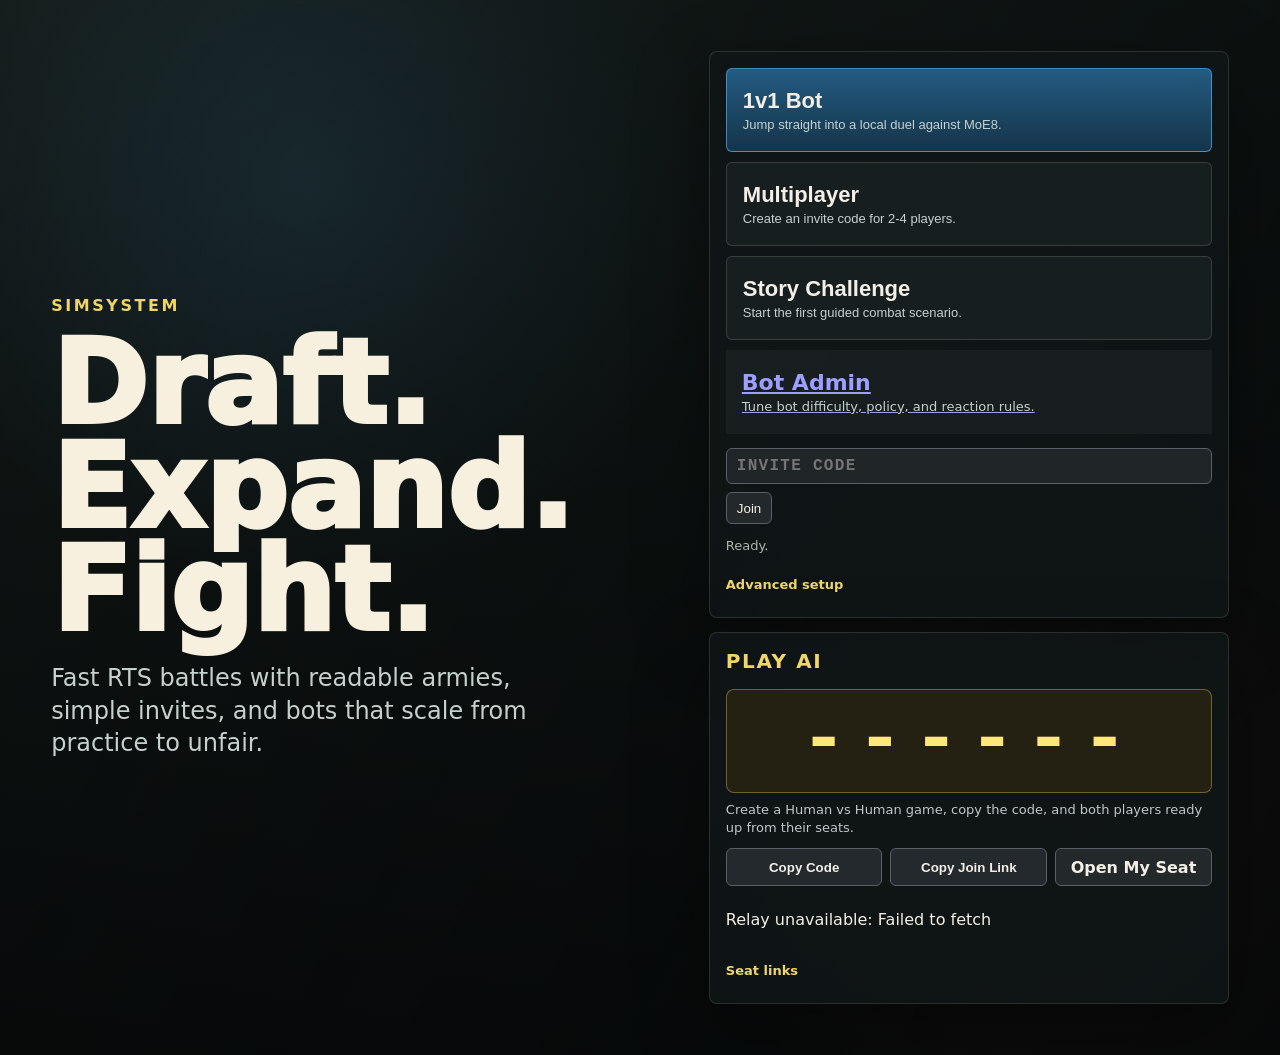
==== commit 366d64e1: "Improve game speed controls and lobby starts" ====
--- a/lobby.html
+++ b/lobby.html
@@ -4,7 +4,7 @@
     <meta charset="utf-8">
     <meta name="viewport" content="width=device-width, initial-scale=1">
     <title>Simsystem</title>
-    <link rel="stylesheet" href="styles.css?v=splash-1">
+    <link rel="stylesheet" href="styles.css?v=splash-2">
   </head>
   <body>
     <main class="lobby-app">
@@ -19,12 +19,12 @@
             <form id="newGameForm" class="lobby-card start-card">
               <div class="quick-actions" aria-label="Start options">
                 <button id="quickAi" class="splash-action primary" type="button">
-                  <strong>Play vs AI</strong>
-                  <span>Recommended duel, Bot 7, beginner map.</span>
+                  <strong>1v1 Bot</strong>
+                  <span>Jump straight into a local duel against MoE8.</span>
                 </button>
                 <button id="quickParty" class="splash-action" type="button">
-                  <strong>Host Party</strong>
-                  <span>Creates an invite code for 2-4 players.</span>
+                  <strong>Multiplayer</strong>
+                  <span>Create an invite code for 2-4 players.</span>
                 </button>
                 <button id="quickStory" class="splash-action" type="button">
                   <strong>Story Challenge</strong>
@@ -135,6 +135,6 @@
         </section>
       </section>
     </main>
-    <script src="lobby.js?v=api-fallback-1"></script>
+    <script src="lobby.js?v=lobby-ux-1"></script>
   </body>
 </html>
--- a/styles.css
+++ b/styles.css
@@ -1600,7 +1600,8 @@
 .live-link,
 .speed select,
 .scenario-select,
-.speed-select {
+.speed-select,
+.fps-control {
   border: 1px solid #596068;
   background: rgba(43, 48, 52, 0.72);
   color: #f3efe6;
@@ -1630,6 +1631,29 @@
 
 .speed-select {
   width: 78px;
+}
+
+.fps-control {
+  width: 184px;
+  grid-template-columns: auto minmax(70px, 1fr) 28px;
+  gap: 7px;
+  padding: 0 8px;
+  cursor: default;
+}
+
+.fps-control span,
+.fps-control output {
+  color: #d9e1dd;
+  font-size: 11px;
+  font-weight: 900;
+  line-height: 1;
+  text-transform: uppercase;
+}
+
+.fps-control input {
+  width: 100%;
+  accent-color: #f0d66a;
+  cursor: pointer;
 }
 
 .quality-select {
@@ -2562,6 +2586,10 @@
   top: 14px;
   bottom: auto;
   z-index: 8;
+  width: min(1180px, calc(100vw - 32px));
+  display: flex;
+  flex-wrap: wrap;
+  justify-content: center;
 }
 
 body.campaign-mode .live-toolbar .setup-control,
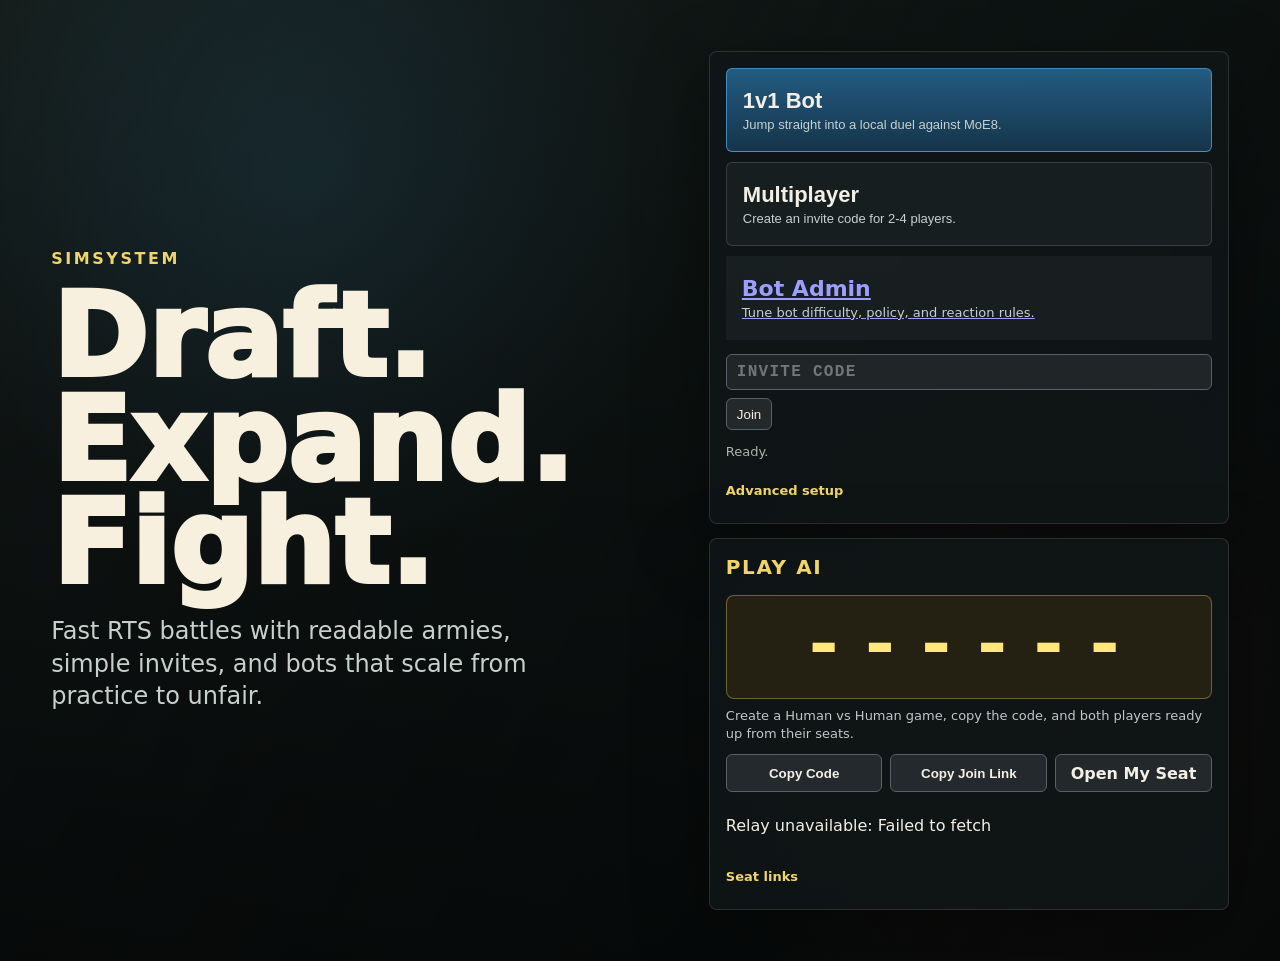
==== commit a86c2547: "Fix Pages routes and hide challenge mode" ====
--- a/lobby.html
+++ b/lobby.html
@@ -26,11 +26,7 @@
                   <strong>Multiplayer</strong>
                   <span>Create an invite code for 2-4 players.</span>
                 </button>
-                <button id="quickStory" class="splash-action" type="button">
-                  <strong>Story Challenge</strong>
-                  <span>Start the first guided combat scenario.</span>
-                </button>
-                <a class="splash-action" href="/admin.html">
+                <a class="splash-action" href="admin.html">
                   <strong>Bot Admin</strong>
                   <span>Tune bot difficulty, policy, and reaction rules.</span>
                 </a>
